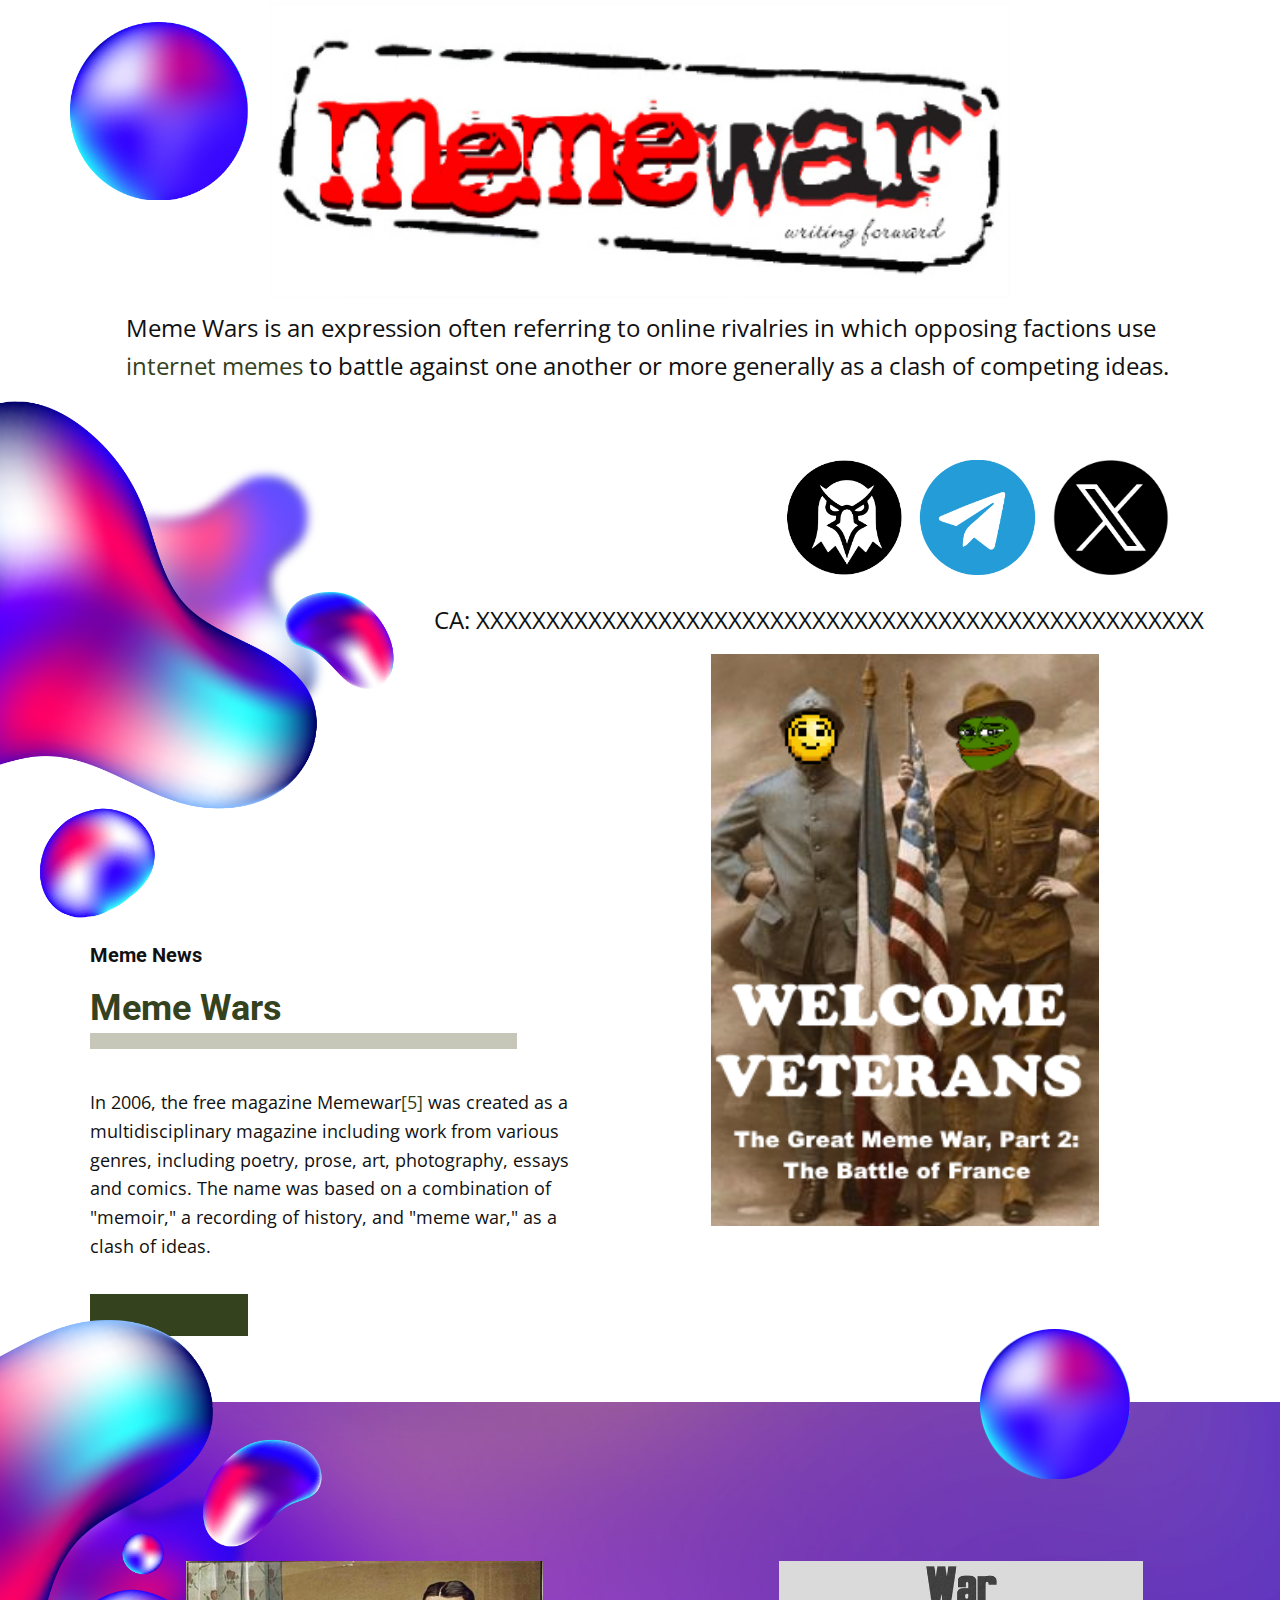
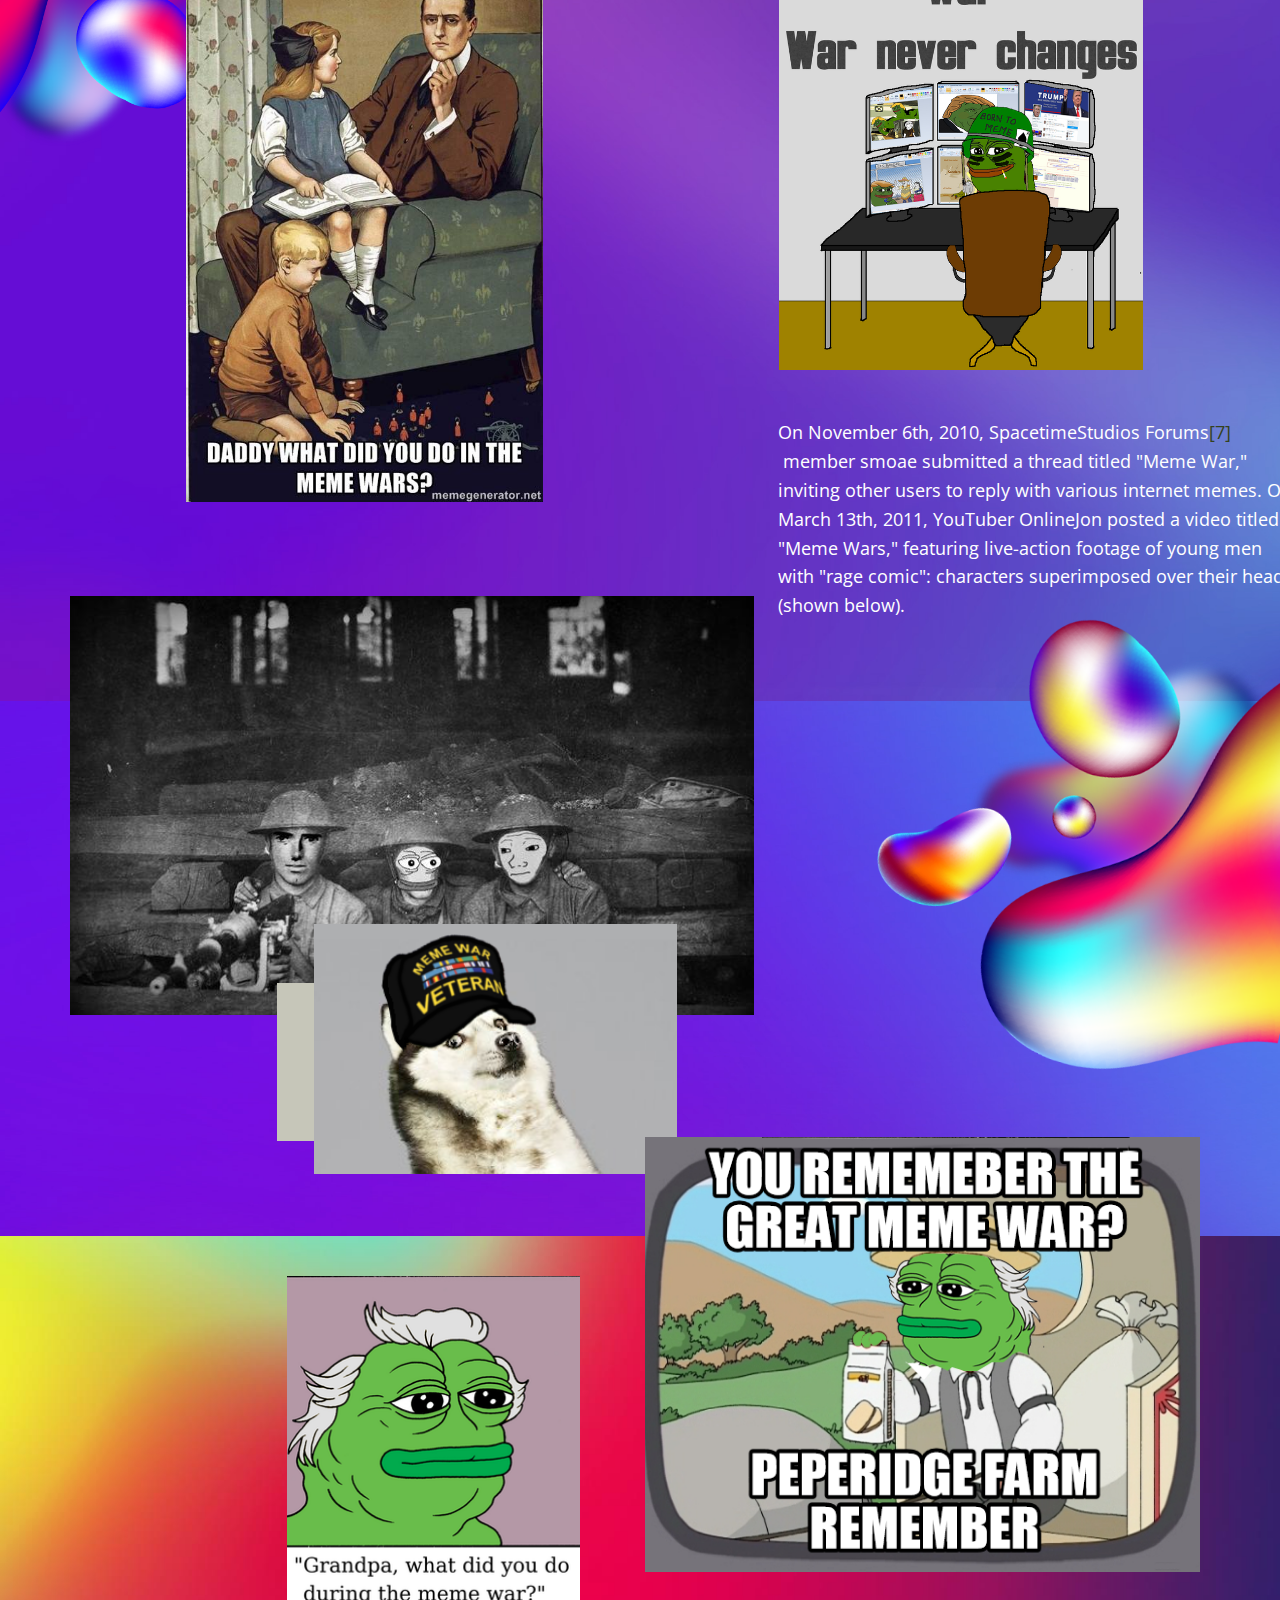
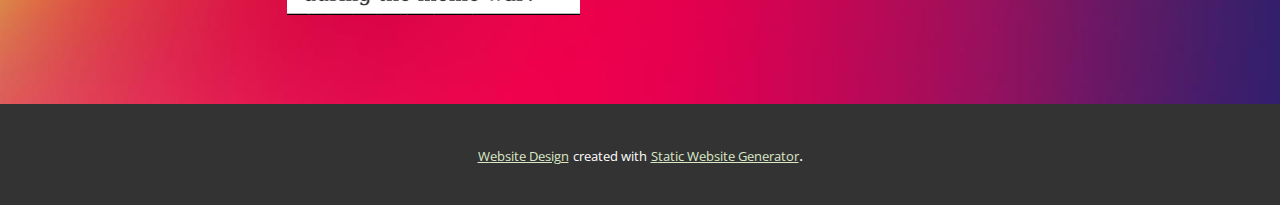
==== index.html @ fb148e35 "PUSH" ====
<!DOCTYPE html>
<html style="font-size: 16px;" lang="es"><head>
    <meta name="viewport" content="width=device-width, initial-scale=1.0">
    <meta charset="utf-8">
    <meta name="keywords" content="Humans for the Future, Human-robot, Robotic Technologies, Concept Cars, Robots and AI">
    <meta name="description" content="">
    <title>MEME WAR</title>
    <link rel="stylesheet" href="nicepage.css" media="screen">
<link rel="stylesheet" href="MEME-WAR.css" media="screen">
    <script class="u-script" type="text/javascript" src="jquery.js" defer=""></script>
    <script class="u-script" type="text/javascript" src="nicepage.js" defer=""></script>
    <meta name="generator" content="Nicepage 6.7.6, nicepage.com">
    <link id="u-theme-google-font" rel="stylesheet" href="https://fonts.googleapis.com/css?family=Roboto:100,100i,300,300i,400,400i,500,500i,700,700i,900,900i|Open+Sans:300,300i,400,400i,500,500i,600,600i,700,700i,800,800i">
    
    
    
    
    
    
    
    <script type="application/ld+json">{
		"@context": "http://schema.org",
		"@type": "Organization",
		"name": "MEME WAR"
}</script>
    <meta name="theme-color" content="#34421e">
    <meta property="og:title" content="MEME WAR">
    <meta property="og:description" content="">
    <meta property="og:type" content="website">
  <meta data-intl-tel-input-cdn-path="intlTelInput/"></head>
  <body data-home-page="MEME-WAR.html" data-home-page-title="MEME WAR" data-path-to-root="./" data-include-products="false" class="u-body u-xl-mode" data-lang="es"> 
    <section class="u-clearfix u-section-1" id="sec-bceb">
      <div class="u-clearfix u-sheet u-sheet-1">
        <div class="u-container-style u-expanded-width u-group u-group-1">
          <div class="u-container-layout u-container-layout-1">
            <img class="u-image u-image-contain u-image-default u-image-1" src="images/cbd.png" alt="" data-image-width="444" data-image-height="178">
            <img src="images/circlegradient2.png" alt="" class="u-image u-image-default u-image-2">
            <p class="u-large-text u-text u-text-variant u-text-1"> Meme Wars&nbsp;is an expression often referring to online rivalries in which opposing factions use&nbsp;<a href="https://knowyourmeme.com/memes/cultures/the-internet" class="auto-link u-active-none u-border-none u-btn u-button-style u-hover-none u-none u-text-palette-1-base u-btn-1">internet</a>&nbsp;<a href="https://knowyourmeme.com/memes/memes" class="auto-link u-active-none u-border-none u-btn u-button-style u-hover-none u-none u-text-palette-1-base u-btn-2">memes</a>&nbsp;to battle against one another or more generally as a clash of competing ideas.
            </p>
          </div>
        </div>
        <div class="custom-expanded u-gallery u-layout-grid u-lightbox u-show-text-on-hover u-gallery-1">
          <div class="u-gallery-inner u-gallery-inner-1">
            <div class="u-effect-fade u-gallery-item" data-href="https://dexscreener.com/solana" data-target="_blank">
              <div class="u-back-slide" data-image-width="198" data-image-height="197">
                <img class="u-back-image u-expanded" src="images/dexscreener1.png">
              </div>
              <div class="u-over-slide u-shading u-over-slide-1"></div>
            </div>
            <div class="u-effect-fade u-gallery-item" data-href="https://web.telegram.org/a/" data-target="_blank">
              <div class="u-back-slide" data-image-width="3301" data-image-height="3294">
                <img class="u-back-image u-expanded" src="images/Telegram-icon-on-transparent-background-PNG21.png">
              </div>
              <div class="u-over-slide u-shading u-over-slide-2"></div>
            </div>
            <div class="u-effect-fade u-gallery-item" data-href="https://twitter.com/REDWHEELS7" data-target="_blank">
              <div class="u-back-slide" data-image-width="1221" data-image-height="1221">
                <img class="u-back-image u-expanded" src="images/twitter-x-seeklogo-4.png">
              </div>
              <div class="u-over-slide u-shading u-over-slide-3"></div>
            </div>
          </div>
        </div>
      </div>
    </section>
    <section class="u-clearfix u-section-2" id="sec-e50a">
      <img src="images/bubbles2.png" alt="" class="u-flip-horizontal u-image u-image-default u-image-1">
      <p class="u-large-text u-text u-text-variant u-text-1">CA: XXXXXXXXXXXXXXXXXXXXXXXXXXXXXXXXXXXXXXXXXXXXXXXXXXXX</p>
      <img class="u-image u-image-default u-image-2" src="images/83e.png" alt="" data-image-width="236" data-image-height="348">
      <div class="u-container-style u-expanded-width-xs u-group u-group-1">
        <div class="u-container-layout u-container-layout-1">
          <h5 class="u-text u-text-2">Meme News</h5>
          <div class="u-border-16 u-border-palette-2-light-1 u-line u-line-horizontal u-line-1"></div>
          <h2 class="u-text u-text-palette-1-base u-text-3"> Meme Wars</h2>
          <p class="u-text u-text-4"> In 2006, the free magazine Memewar<a href="https://knowyourmeme.com/memes/meme-wars#fn5" class="footnote-superscript u-active-none u-border-none u-btn u-button-style u-hover-none u-none u-text-palette-1-base u-btn-1">[5]</a>&nbsp;was created as a multidisciplinary magazine including work from various genres, including poetry, prose, art, photography, essays and comics. The name was based on a combination of "memoir," a recording of history, and "meme war," as a clash of ideas.
          </p>
          <a href="https://nicepage.com/c/art-design-website-templates" class="u-btn u-button-style u-text-palette-1-base u-btn-2">learn more</a>
        </div>
      </div>
    </section>
    <section class="u-clearfix u-image u-section-3" id="sec-1848" data-image-width="1980" data-image-height="1038">
      <img src="images/bubbles.png" alt="" class="u-image u-image-default u-image-1" data-image-width="700" data-image-height="813">
      <img src="images/circlegradient2.png" alt="" class="u-image u-image-contain u-image-default u-image-2" data-image-width="307" data-image-height="307">
      <div class="custom-expanded data-layout-selected u-clearfix u-expanded-width-sm u-expanded-width-xs u-gutter-30 u-layout-wrap u-layout-wrap-1">
        <div class="u-layout">
          <div class="u-layout-row">
            <div class="u-container-style u-layout-cell u-left-cell u-size-30 u-layout-cell-1">
              <div class="u-container-layout">
                <img class="custom-expanded u-image u-image-3" src="images/abf.jpg" data-image-width="500" data-image-height="760">
              </div>
            </div>
            <div class="u-container-style u-layout-cell u-size-30 u-layout-cell-2">
              <div class="u-container-layout">
                <img class="u-expanded-height u-image u-image-4" src="images/2ec.png" data-image-width="680" data-image-height="775">
              </div>
            </div>
          </div>
        </div>
      </div>
      <div class="u-container-style u-expanded-width-sm u-expanded-width-xs u-group u-group-1">
        <div class="u-container-layout u-container-layout-3">
          <p class="u-text u-text-body-alt-color u-text-1"> On November 6th, 2010, SpacetimeStudios Forums<a href="https://knowyourmeme.com/memes/meme-wars#fn7" class="footnote-superscript u-active-none u-border-none u-btn u-button-style u-hover-none u-none u-text-palette-1-base u-btn-1">[7]</a>&nbsp;member smoae submitted a thread titled "Meme War," inviting other users to reply with various internet memes. On March 13th, 2011, YouTuber OnlineJon posted a video titled "Meme Wars," featuring live-action footage of young men with "rage comic": characters superimposed over their heads (shown below).
          </p>
        </div>
      </div>
    </section>
    <section class="u-clearfix u-image u-section-4" id="sec-23e3" data-image-width="1980" data-image-height="1038">
      <div class="u-clearfix u-sheet u-sheet-1">
        <div class="data-layout-selected u-clearfix u-expanded-width u-layout-wrap u-layout-wrap-1">
          <div class="u-gutter-0 u-layout">
            <div class="u-layout-row">
              <div class="u-size-36 u-size-60-md">
                <div class="u-layout-row">
                  <div class="u-container-style u-layout-cell u-left-cell u-size-60 u-layout-cell-1">
                    <div class="u-container-layout">
                      <img class="u-expanded-width u-image u-image-1" src="images/d8a.jpg" data-image-width="680" data-image-height="458">
                      <div class="u-align-left u-palette-2-light-1 u-shape u-shape-rectangle u-shape-1"></div>
                      <img src="images/c13.png" alt="" class="u-image u-image-default u-image-2" data-image-width="334" data-image-height="282">
                    </div>
                  </div>
                </div>
              </div>
              <div class="u-size-24 u-size-60-md">
                <div class="u-layout-col">
                  <div class="u-container-style u-layout-cell u-right-cell u-size-20 u-layout-cell-2">
                    <div class="u-container-layout u-container-layout-2"></div>
                  </div>
                  <div class="u-container-style u-layout-cell u-right-cell u-size-40 u-layout-cell-3">
                    <div class="u-container-layout u-container-layout-3"></div>
                  </div>
                </div>
              </div>
            </div>
          </div>
        </div>
      </div>
    </section>
    <section class="u-clearfix u-image u-section-5" id="sec-a96b" data-image-width="1600" data-image-height="839">
      <img class="u-image u-image-default u-image-1" src="images/bubbles9.png" alt="" data-image-width="554" data-image-height="623">
      <div class="custom-expanded data-layout-selected u-clearfix u-gutter-30 u-layout-wrap u-layout-wrap-1">
        <div class="u-layout">
          <div class="u-layout-row">
            <div class="u-container-style u-layout-cell u-left-cell u-size-30 u-layout-cell-1">
              <div class="u-container-layout">
                <img class="custom-expanded u-image u-image-2" src="images/cb0.png" data-image-width="301" data-image-height="336">
              </div>
            </div>
            <div class="u-container-style u-layout-cell u-right-cell u-size-30 u-layout-cell-2">
              <div class="u-container-layout">
                <img class="custom-expanded u-image u-image-3" src="images/45b.png" data-image-width="597" data-image-height="448">
              </div>
            </div>
          </div>
        </div>
      </div>
    </section>
    
    
    
    
    <section class="u-backlink u-clearfix u-grey-80">
      <a class="u-link" href="https://nicepage.com/website-design" target="_blank">
        <span>Website Design</span>
      </a>
      <p class="u-text">
        <span>created with</span>
      </p>
      <a class="u-link" href="https://nicepage.com/static-site-generator" target="_blank">
        <span>Static Website Generator</span>
      </a>. 
    </section>
  
</body></html>
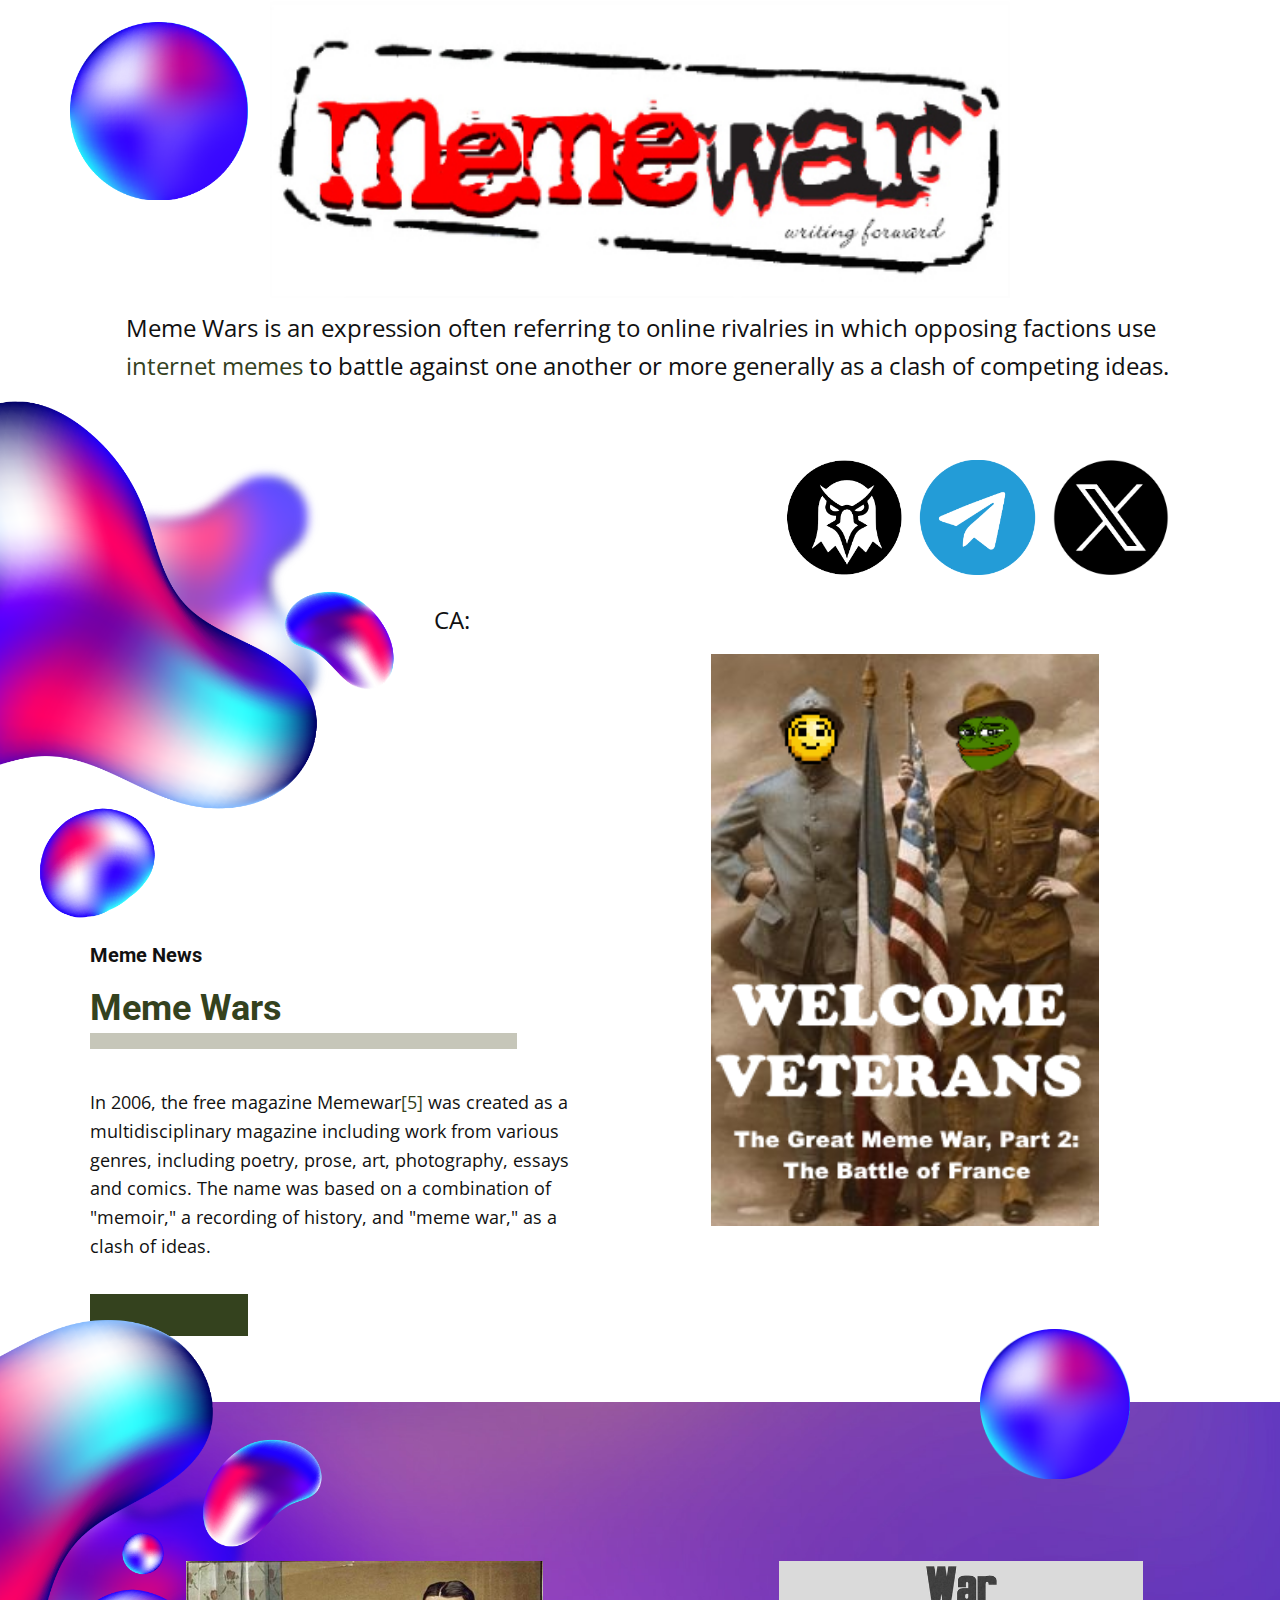
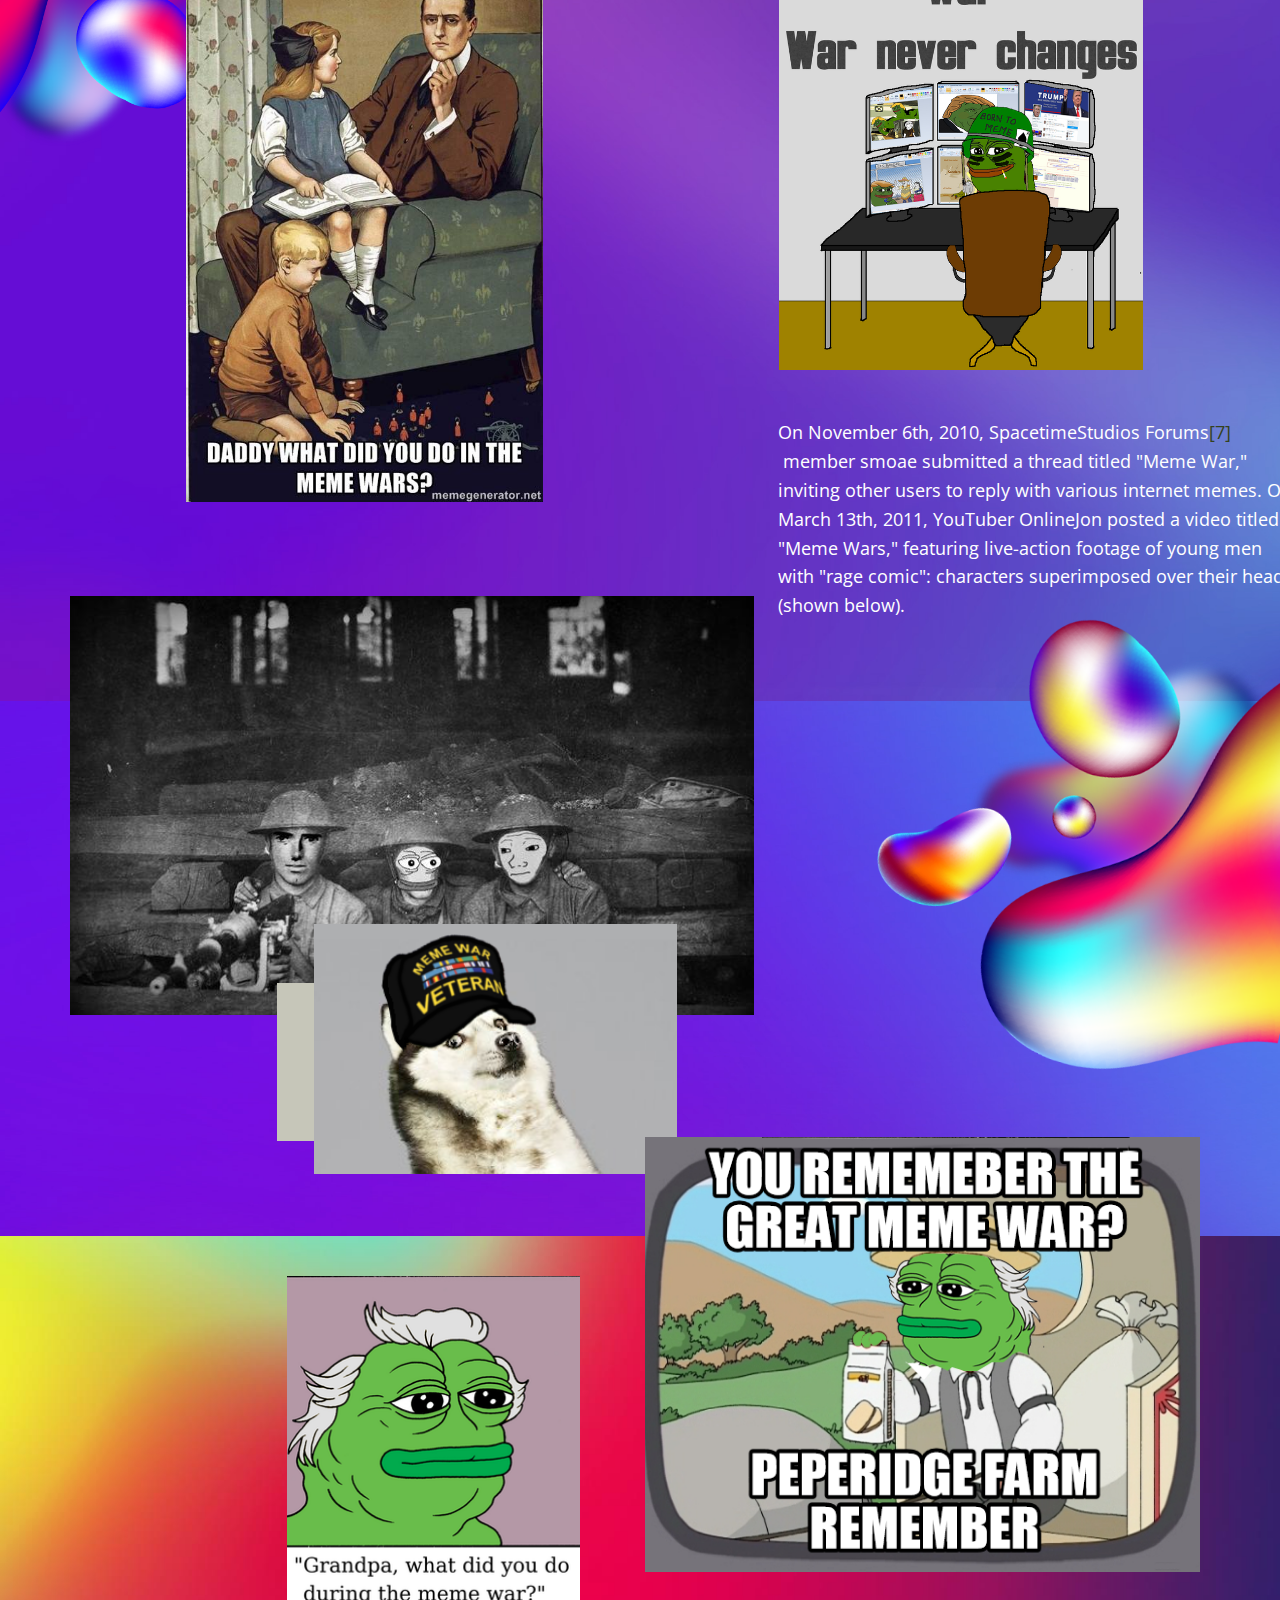
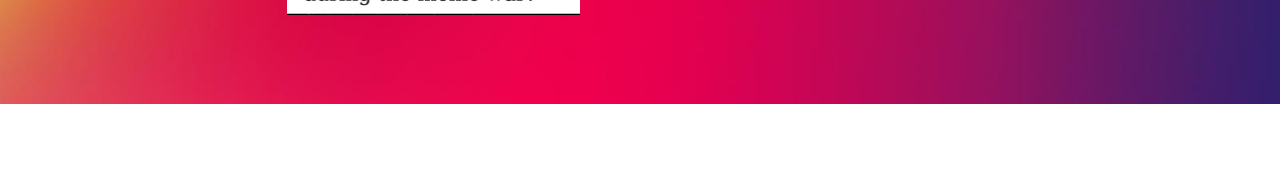
==== commit c9fb1a36: "Update index.html" ====
--- a/index.html
+++ b/index.html
@@ -47,13 +47,13 @@
               </div>
               <div class="u-over-slide u-shading u-over-slide-1"></div>
             </div>
-            <div class="u-effect-fade u-gallery-item" data-href="https://web.telegram.org/a/" data-target="_blank">
+            <div class="u-effect-fade u-gallery-item" data-href="https://t.me/SolanaMemeWar" data-target="_blank">
               <div class="u-back-slide" data-image-width="3301" data-image-height="3294">
                 <img class="u-back-image u-expanded" src="images/Telegram-icon-on-transparent-background-PNG21.png">
               </div>
               <div class="u-over-slide u-shading u-over-slide-2"></div>
             </div>
-            <div class="u-effect-fade u-gallery-item" data-href="https://twitter.com/REDWHEELS7" data-target="_blank">
+            <div class="u-effect-fade u-gallery-item" data-href="https://twitter.com/SolanaMemeWar" data-target="_blank">
               <div class="u-back-slide" data-image-width="1221" data-image-height="1221">
                 <img class="u-back-image u-expanded" src="images/twitter-x-seeklogo-4.png">
               </div>
@@ -65,7 +65,7 @@
     </section>
     <section class="u-clearfix u-section-2" id="sec-e50a">
       <img src="images/bubbles2.png" alt="" class="u-flip-horizontal u-image u-image-default u-image-1">
-      <p class="u-large-text u-text u-text-variant u-text-1">CA: XXXXXXXXXXXXXXXXXXXXXXXXXXXXXXXXXXXXXXXXXXXXXXXXXXXX</p>
+      <p class="u-large-text u-text u-text-variant u-text-1">CA: </p>
       <img class="u-image u-image-default u-image-2" src="images/83e.png" alt="" data-image-width="236" data-image-height="348">
       <div class="u-container-style u-expanded-width-xs u-group u-group-1">
         <div class="u-container-layout u-container-layout-1">
@@ -154,20 +154,5 @@
         </div>
       </div>
     </section>
-    
-    
-    
-    
-    <section class="u-backlink u-clearfix u-grey-80">
-      <a class="u-link" href="https://nicepage.com/website-design" target="_blank">
-        <span>Website Design</span>
-      </a>
-      <p class="u-text">
-        <span>created with</span>
-      </p>
-      <a class="u-link" href="https://nicepage.com/static-site-generator" target="_blank">
-        <span>Static Website Generator</span>
-      </a>. 
-    </section>
-  
+
 </body></html>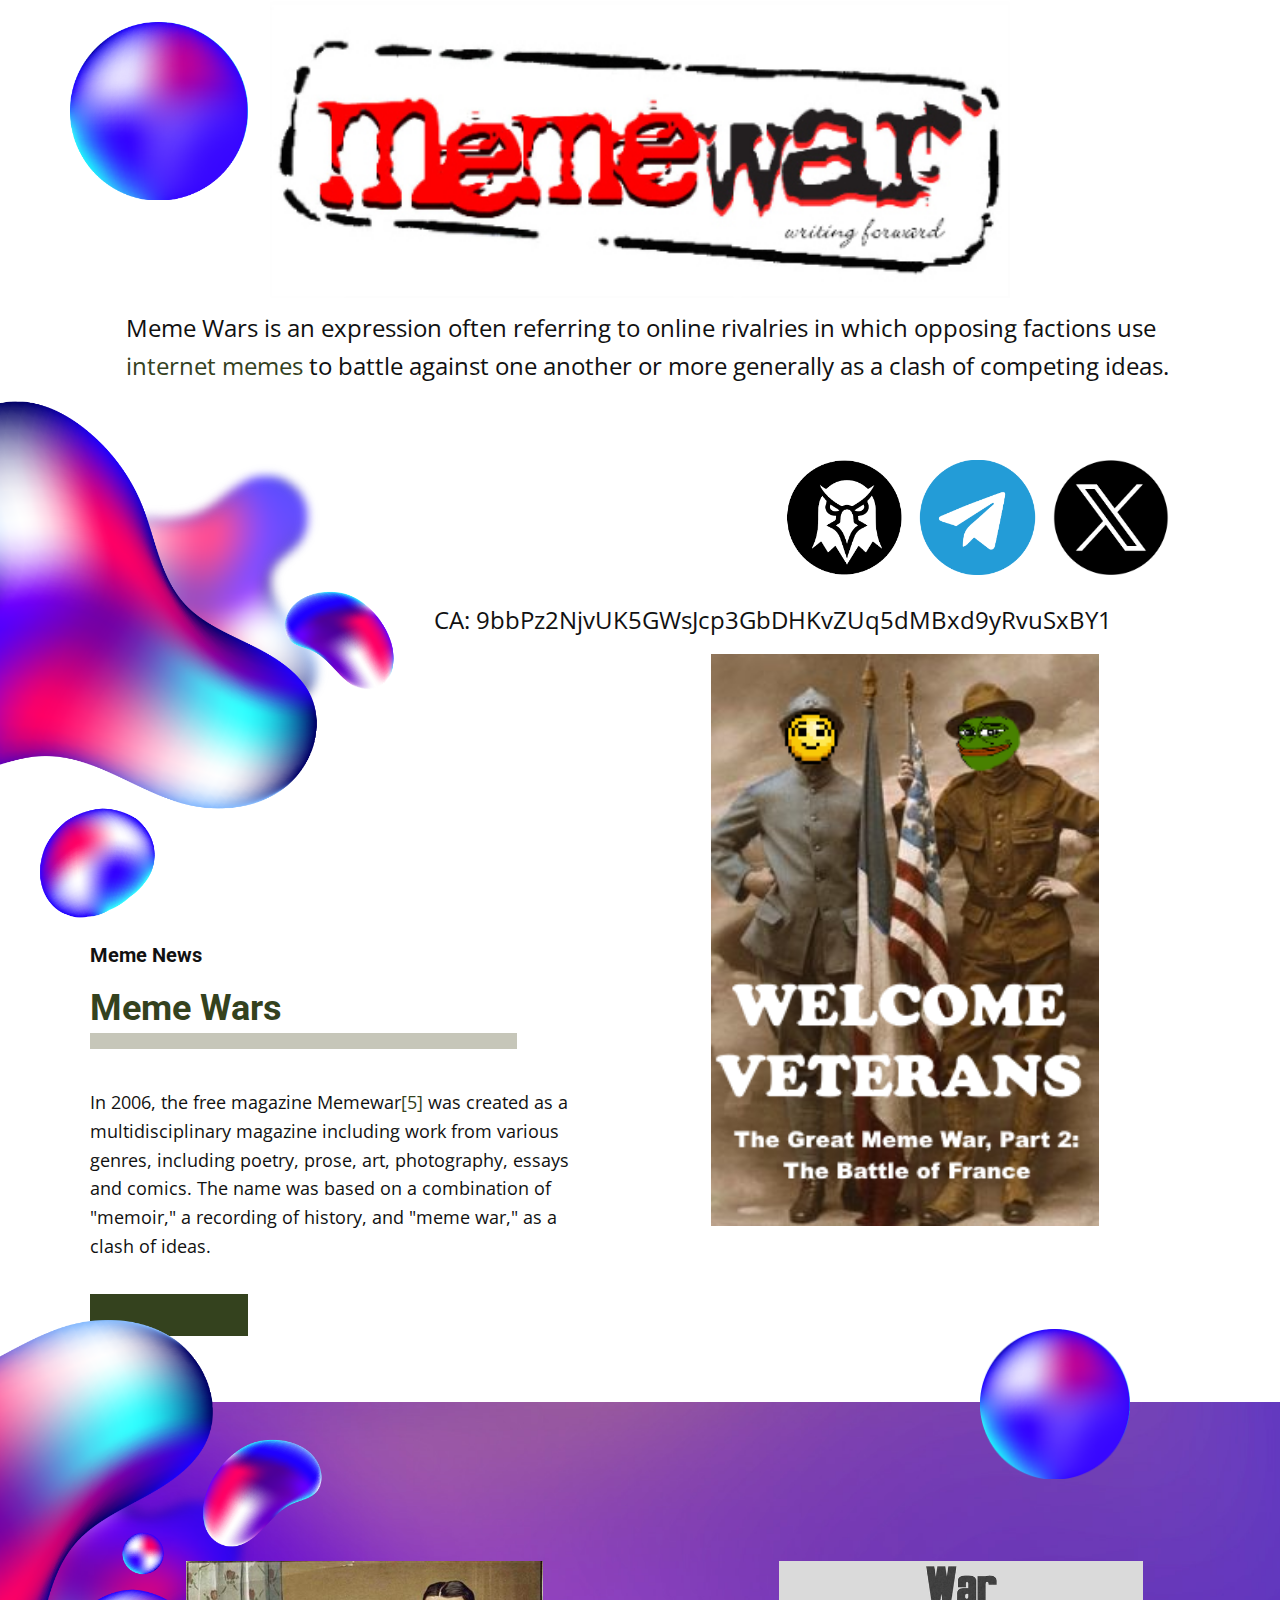
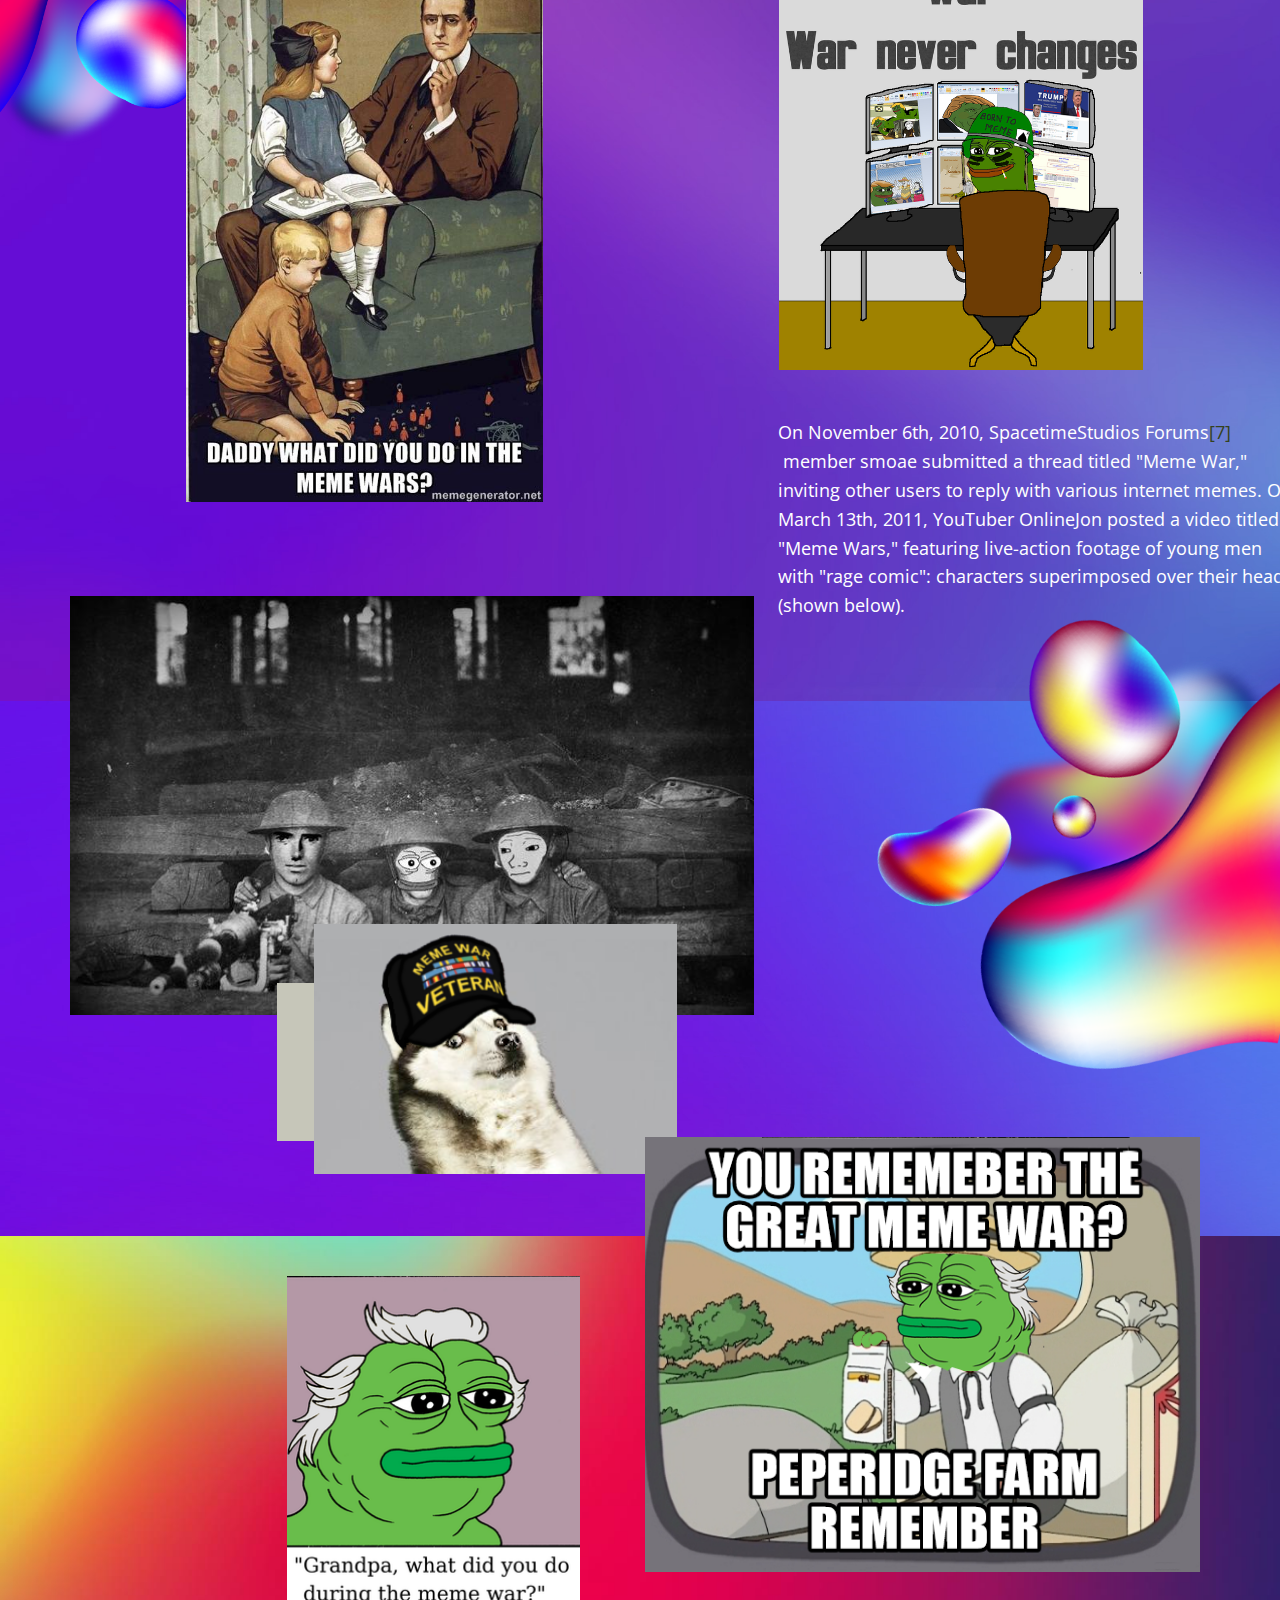
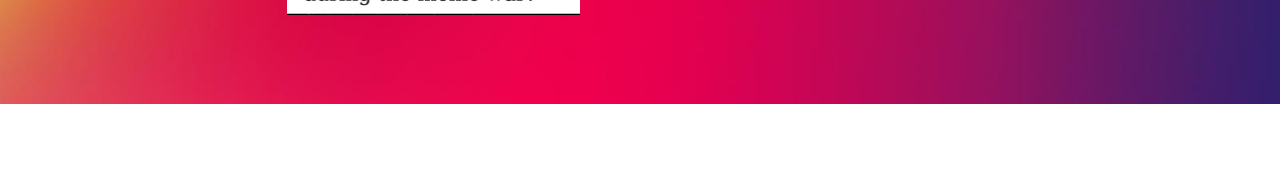
==== commit b6a42b96: "push" ====
--- a/index.html
+++ b/index.html
@@ -65,7 +65,7 @@
     </section>
     <section class="u-clearfix u-section-2" id="sec-e50a">
       <img src="images/bubbles2.png" alt="" class="u-flip-horizontal u-image u-image-default u-image-1">
-      <p class="u-large-text u-text u-text-variant u-text-1">CA: </p>
+      <p class="u-large-text u-text u-text-variant u-text-1">CA: 9bbPz2NjvUK5GWsJcp3GbDHKvZUq5dMBxd9yRvuSxBY1 </p>
       <img class="u-image u-image-default u-image-2" src="images/83e.png" alt="" data-image-width="236" data-image-height="348">
       <div class="u-container-style u-expanded-width-xs u-group u-group-1">
         <div class="u-container-layout u-container-layout-1">
